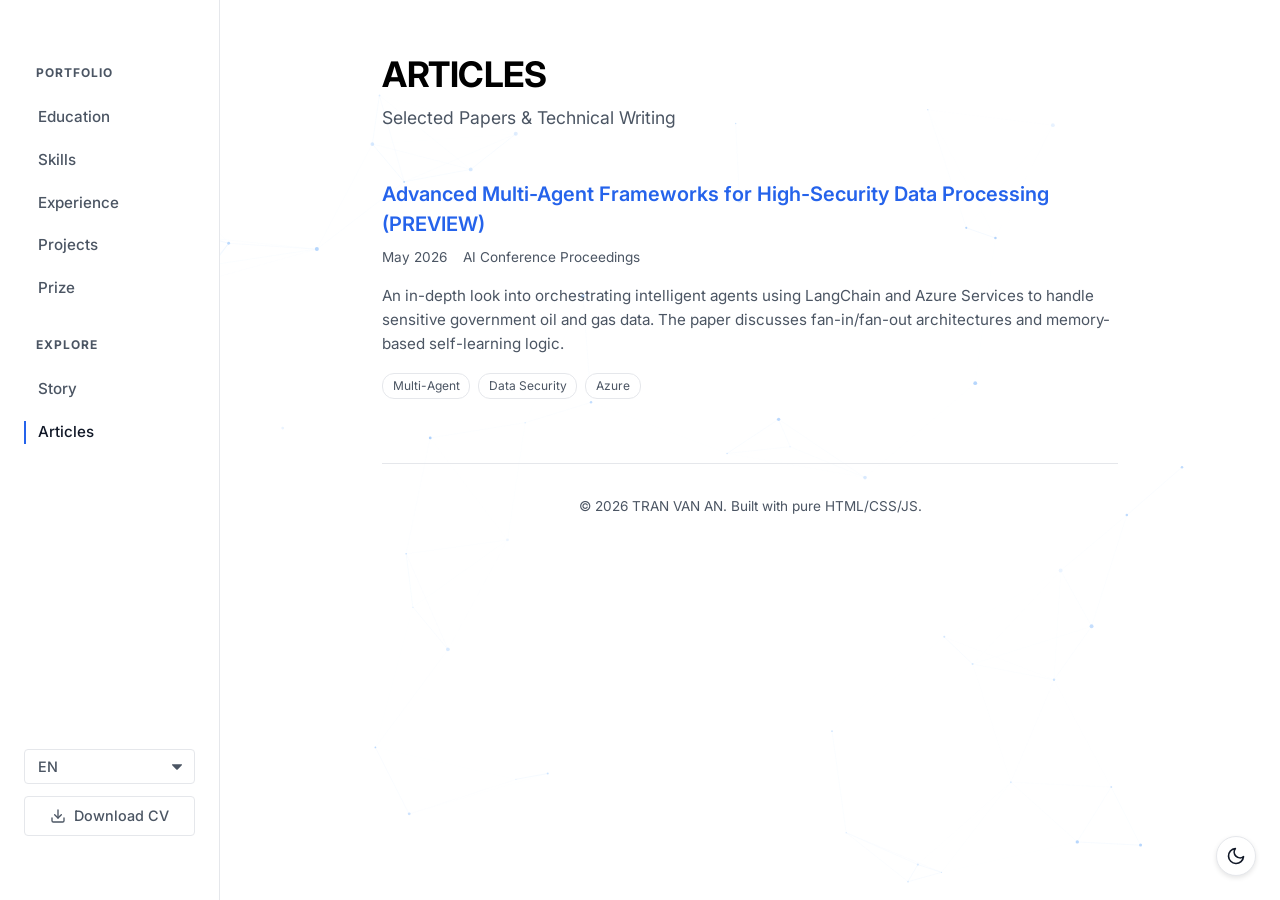
==== articles.html @ 558b11c2 "feat: implement interactive stories page with carousel modal and date-based filtering" ====
<!DOCTYPE html>
<html lang="en">
<head>
    <meta charset="UTF-8">
    <meta name="viewport" content="width=device-width, initial-scale=1.0">
    <title>TRAN VAN AN - Articles</title>
    <link href="https://fonts.googleapis.com/css2?family=Inter:wght@300;400;500;600;700&family=Noto+Sans+JP:wght@300;400;500;600;700&family=Noto+Sans+SC:wght@300;400;500;600;700&family=Be+Vietnam+Pro:wght@300;400;500;600;700&display=swap" rel="stylesheet">
    <link rel="stylesheet" href="style.css">
    <script src="translations.js"></script>
</head>
<body>
    <canvas id="neural-bg"></canvas>
    
    <nav class="side-nav">
        <div class="nav-links">
            <div class="nav-group-title" data-i18n="nav_group_1">PORTFOLIO</div>
            <a href="index.html#education" data-i18n="education_nav">Education</a>
            <a href="index.html#skills" data-i18n="skills_nav">Skills</a>
            <a href="index.html#experience" data-i18n="experience_nav">Experience</a>
            <a href="index.html#projects" data-i18n="projects_nav">Projects</a>
            <a href="index.html#prize" data-i18n="prize_nav">Prize</a>
            
            <div class="nav-group-title" data-i18n="nav_group_2">EXPLORE</div>
            <a href="story.html" data-i18n="story_nav">Story</a>
            <a href="articles.html" data-i18n="articles_nav" style="border-left: 2px solid var(--link-color); color: var(--text-primary);">Articles</a>
        </div>
        <div class="nav-actions">
            <div class="lang-switcher">
                <select id="lang-select" aria-label="Select Language">
                    <option value="en" selected>EN</option>
                    <option value="vn">VN</option>
                    <option value="jp">JP</option>
                    <option value="cn">CN</option>
                </select>
            </div>
            <a href="assets/CV_06_2026.pdf" download="TRAN_VAN_AN_CV.pdf" class="btn-download">
                <svg xmlns="http://www.w3.org/2000/svg" width="16" height="16" viewBox="0 0 24 24" fill="none" stroke="currentColor" stroke-width="2" stroke-linecap="round" stroke-linejoin="round" style="margin-right: 0.5rem;"><path d="M21 15v4a2 2 0 0 1-2 2H5a2 2 0 0 1-2-2v-4"></path><polyline points="7 10 12 15 17 10"></polyline><line x1="12" y1="15" x2="12" y2="3"></line></svg>
                <span data-i18n="download_cv">Download CV</span>
            </a>
        </div>
    </nav>
    <button id="theme-toggle" class="theme-toggle" aria-label="Toggle Dark Mode">
        <svg id="moon-icon" xmlns="http://www.w3.org/2000/svg" width="20" height="20" viewBox="0 0 24 24" fill="none" stroke="currentColor" stroke-width="2" stroke-linecap="round" stroke-linejoin="round"><path d="M21 12.79A9 9 0 1 1 11.21 3 7 7 0 0 0 21 12.79z"></path></svg>
        <svg id="sun-icon" class="hidden" xmlns="http://www.w3.org/2000/svg" width="20" height="20" viewBox="0 0 24 24" fill="none" stroke="currentColor" stroke-width="2" stroke-linecap="round" stroke-linejoin="round"><circle cx="12" cy="12" r="5"></circle><line x1="12" y1="1" x2="12" y2="3"></line><line x1="12" y1="21" x2="12" y2="23"></line><line x1="4.22" y1="4.22" x2="5.64" y2="5.64"></line><line x1="18.36" y1="18.36" x2="19.78" y2="19.78"></line><line x1="1" y1="12" x2="3" y2="12"></line><line x1="21" y1="12" x2="23" y2="12"></line><line x1="4.22" y1="19.78" x2="5.64" y2="18.36"></line><line x1="18.36" y1="5.64" x2="19.78" y2="4.22"></line></svg>
    </button>

    <div class="container">
        <header class="profile-header" style="margin-bottom: 2rem;">
            <div class="profile-info">
                <h1 data-i18n="articles_nav" style="text-transform: uppercase;">Articles</h1>
                <h2 class="subtitle">Selected Papers & Technical Writing</h2>
            </div>
        </header>

        <main>
            <div class="articles-list">
                
                <div class="article-item">
                    <h3 class="article-title">
                        <a href="#" target="_blank" rel="noopener noreferrer">Advanced Multi-Agent Frameworks for High-Security Data Processing (PREVIEW)</a>
                    </h3>
                    <div class="article-meta">
                        <span class="date">May 2026</span>
                        <span class="publisher">AI Conference Proceedings</span>
                    </div>
                    <p class="article-desc">An in-depth look into orchestrating intelligent agents using LangChain and Azure Services to handle sensitive government oil and gas data. The paper discusses fan-in/fan-out architectures and memory-based self-learning logic.</p>
                    <div class="article-tags">
                        <span class="article-tag">Multi-Agent</span>
                        <span class="article-tag">Data Security</span>
                        <span class="article-tag">Azure</span>
                    </div>
                </div>

            </div>
        </main>
        
        <footer>
            <p>&copy; <span id="year"></span> TRAN VAN AN. <span data-i18n="footer_text">Built with pure HTML/CSS/JS.</span></p>
        </footer>
    </div>
    <script src="script.js"></script>
</body>
</html>
---- style.css ----
:root {
    --bg-color: #ffffff;
    --text-primary: #111827;
    --text-secondary: #4b5563;
    --accent-color: #000000;
    --border-color: #e5e7eb;
    --link-color: #2563eb;
    --link-hover: #1d4ed8;
    --nav-bg: rgba(255, 255, 255, 0.9);
}

[data-theme="dark"] {
    --bg-color: #111827;
    --text-primary: #f9fafb;
    --text-secondary: #9ca3af;
    --accent-color: #ffffff;
    --border-color: #374151;
    --link-color: #60a5fa;
    --link-hover: #93c5fd;
    --nav-bg: rgba(17, 24, 39, 0.9);
}

* {
    margin: 0;
    padding: 0;
    box-sizing: border-box;
}

html {
    scroll-behavior: smooth;
}

html[lang="en"] body {
    font-family: 'Inter', -apple-system, sans-serif;
}

html[lang="vn"] body {
    font-family: 'Be Vietnam Pro', 'Inter', -apple-system, sans-serif;
}

html[lang="jp"] body {
    font-family: 'Noto Sans JP', -apple-system, sans-serif;
}

html[lang="cn"] body {
    font-family: 'Noto Sans SC', -apple-system, sans-serif;
}

body {
    font-family: 'Inter', -apple-system, sans-serif;
    background-color: var(--bg-color);
    color: var(--text-primary);
    line-height: 1.5;
    font-size: 15px;
    transition: background-color 0.3s ease, color 0.3s ease;
    padding-left: 220px;
}

#neural-bg {
    position: fixed;
    top: 0;
    left: 0;
    width: 100vw;
    height: 100vh;
    z-index: -1;
    pointer-events: none;
    opacity: 0.6;
}

a {
    color: var(--link-color);
    text-decoration: none;
    transition: color 0.2s ease;
}

a:hover {
    color: var(--link-hover);
    text-decoration: underline;
}

/* Side Navigation */
.side-nav {
    position: fixed;
    top: 0;
    left: 0;
    width: 220px;
    height: 100vh;
    background-color: var(--bg-color);
    border-right: 1px solid var(--border-color);
    z-index: 50;
    padding: 4rem 1.5rem;
    display: flex;
    flex-direction: column;
}

.nav-links {
    display: flex;
    flex-direction: column;
    gap: 1.25rem;
}

.nav-links a {
    color: var(--text-secondary);
    font-size: 0.95rem;
    font-weight: 500;
    display: block;
    padding-left: 0.75rem;
    border-left: 2px solid transparent;
    transition: color 0.2s ease, border-color 0.2s ease;
}

.nav-links a:hover {
    color: var(--text-primary);
    text-decoration: none;
    border-left: 2px solid var(--link-color);
}

.container {
    max-width: 800px;
    margin: 0 auto;
    padding: 3rem 2rem;
}

.container-wide {
    max-width: 1200px;
}

/* Header */
.profile-header {
    display: flex;
    justify-content: space-between;
    align-items: center;
    margin-bottom: 3rem;
}

.profile-info h1 {
    font-size: 2.2rem;
    font-weight: 700;
    color: var(--accent-color);
    margin-bottom: 0.25rem;
    letter-spacing: -0.5px;
}

.profile-info .subtitle {
    font-size: 1.1rem;
    font-weight: 400;
    color: var(--text-secondary);
    margin-bottom: 1rem;
}

.contact-info p {
    font-size: 0.9rem;
    color: var(--text-secondary);
    margin-bottom: 0.25rem;
}

.profile-avatar img {
    width: 110px;
    height: 110px;
    border-radius: 4px;
    object-fit: cover;
    border: 1px solid var(--border-color);
}

/* Nav Actions */
.nav-actions {
    margin-top: auto;
    display: flex;
    flex-direction: column;
    gap: 0.75rem;
}

.lang-switcher select {
    width: 100%;
    padding: 0.5rem 2rem 0.5rem 0.8rem;
    border: 1px solid var(--border-color);
    border-radius: 4px;
    background-color: transparent;
    color: var(--text-secondary);
    font-weight: 500;
    font-family: inherit;
    font-size: 0.9rem;
    cursor: pointer;
    outline: none;
    transition: all 0.2s ease;
    appearance: none;
    -webkit-appearance: none;
    -moz-appearance: none;
    background-image: url("data:image/svg+xml;charset=US-ASCII,%3Csvg%20xmlns%3D%22http%3A%2F%2Fwww.w3.org%2F2000%2Fsvg%22%20width%3D%22292.4%22%20height%3D%22292.4%22%3E%3Cpath%20fill%3D%22%234b5563%22%20d%3D%22M287%2069.4a17.6%2017.6%200%200%200-13-5.4H18.4c-5%200-9.3%201.8-12.9%205.4A17.6%2017.6%200%200%200%200%2082.2c0%205%201.8%209.3%205.4%2012.9l128%20127.9c3.6%203.6%207.8%205.4%2012.8%205.4s9.2-1.8%2012.8-5.4L287%2095c3.5-3.5%205.4-7.8%205.4-12.8%200-5-1.9-9.2-5.5-12.8z%22%2F%3E%3C%2Fsvg%3E");
    background-repeat: no-repeat;
    background-position: right 0.7rem top 50%;
    background-size: 0.65rem auto;
}

[data-theme="dark"] .lang-switcher select {
    background-image: url("data:image/svg+xml;charset=US-ASCII,%3Csvg%20xmlns%3D%22http%3A%2F%2Fwww.w3.org%2F2000%2Fsvg%22%20width%3D%22292.4%22%20height%3D%22292.4%22%3E%3Cpath%20fill%3D%22%239ca3af%22%20d%3D%22M287%2069.4a17.6%2017.6%200%200%200-13-5.4H18.4c-5%200-9.3%201.8-12.9%205.4A17.6%2017.6%200%200%200%200%2082.2c0%205%201.8%209.3%205.4%2012.9l128%20127.9c3.6%203.6%207.8%205.4%2012.8%205.4s9.2-1.8%2012.8-5.4L287%2095c3.5-3.5%205.4-7.8%205.4-12.8%200-5-1.9-9.2-5.5-12.8z%22%2F%3E%3C%2Fsvg%3E");
}

.lang-switcher select:hover {
    color: var(--text-primary);
    border-color: var(--text-primary);
}

.lang-switcher select option {
    background-color: var(--bg-color);
    color: var(--text-primary);
}

.nav-actions .btn-download {
    width: 100%;
    justify-content: center;
}

.btn-download {
    display: inline-flex;
    align-items: center;
    padding: 0.5rem 0.8rem;
    background-color: transparent;
    color: var(--text-secondary);
    border: 1px solid var(--border-color);
    border-radius: 4px;
    font-weight: 500;
    font-size: 0.9rem;
    transition: all 0.2s ease;
    text-decoration: none;
}

.btn-download:hover {
    color: var(--text-primary);
    border-color: var(--text-primary);
    text-decoration: none;
}

.btn-download svg {
    transition: transform 0.2s ease;
}

.btn-download:hover svg {
    transform: translateY(2px);
}

/* Sections */
.cv-section {
    margin-bottom: 2.5rem;
    scroll-margin-top: 4rem; /* Offset for sticky nav */
}

.cv-section h3 {
    font-size: 1rem;
    font-weight: 700;
    text-transform: uppercase;
    color: var(--accent-color);
    margin-bottom: 1rem;
    padding-bottom: 0.25rem;
    border-bottom: 1px solid var(--accent-color);
    letter-spacing: 1px;
}

.cv-section h3 .note {
    font-size: 0.8rem;
    text-transform: none;
    font-weight: 400;
    color: var(--text-secondary);
    font-style: italic;
    margin-left: 0.5rem;
}

/* CV Items (Minimalist) */
.cv-item {
    margin-bottom: 1.5rem;
    padding-left: 1rem;
    border-left: 2px solid transparent;
    transition: border-color 0.2s ease;
}

.cv-item:hover {
    border-left: 2px solid var(--border-color);
}

.cv-item-header {
    display: flex;
    justify-content: space-between;
    align-items: baseline;
    margin-bottom: 0.25rem;
}

.cv-item-header h4 {
    font-size: 1.05rem;
    font-weight: 600;
    color: var(--accent-color);
}

.cv-item-header .date {
    font-weight: 500;
    color: var(--text-secondary);
    font-size: 0.85rem;
}

.cv-item-subheader {
    display: flex;
    justify-content: space-between;
    font-style: italic;
    color: var(--text-secondary);
    margin-bottom: 0.25rem;
    font-size: 0.9rem;
}

.cv-desc, .role {
    color: var(--text-secondary);
    font-size: 0.9rem;
    margin-bottom: 0.5rem;
}

/* Lists */
.skills-list, .bullet-list {
    list-style-type: disc;
    margin-left: 1.25rem;
    color: var(--text-secondary);
}

.skills-list li, .bullet-list li {
    margin-bottom: 0.25rem;
    font-size: 0.9rem;
}

.skills-list li strong, .bullet-list li strong {
    color: var(--text-primary);
    font-weight: 600;
}

/* Certifications specific */
.certification {
    margin-bottom: 0.75rem;
    padding-left: 1rem;
}
.certification:last-child {
    margin-bottom: 0;
}
.issuer {
    font-style: italic;
    color: var(--text-secondary);
}

/* Theme Toggle */
.theme-toggle {
    position: fixed;
    bottom: 1.5rem;
    right: 1.5rem;
    background: var(--bg-color);
    border: 1px solid var(--border-color);
    color: var(--text-primary);
    width: 40px;
    height: 40px;
    border-radius: 50%;
    display: flex;
    align-items: center;
    justify-content: center;
    cursor: pointer;
    box-shadow: 0 2px 5px rgba(0,0,0,0.1);
    transition: all 0.2s ease;
    z-index: 100;
}

.theme-toggle:hover {
    transform: scale(1.1);
}

.hidden {
    display: none;
}

footer {
    text-align: center;
    margin-top: 4rem;
    padding-top: 2rem;
    border-top: 1px solid var(--border-color);
    color: var(--text-secondary);
    font-size: 0.85rem;
}

@media (max-width: 768px) {
    body {
        padding-left: 0;
    }
    .side-nav {
        position: sticky;
        top: 0;
        width: 100%;
        height: auto;
        flex-direction: row;
        align-items: center;
        padding: 1rem;
        border-right: none;
        border-bottom: 1px solid var(--border-color);
        background-color: rgba(255, 255, 255, 0.9);
        backdrop-filter: blur(8px);
        overflow-x: auto;
    }
    [data-theme="dark"] .side-nav {
        background-color: rgba(17, 24, 39, 0.9);
    }
    .nav-links {
        flex-direction: row;
        gap: 1.25rem;
    }
    .nav-links a {
        padding-left: 0;
        border-left: none;
        font-size: 0.9rem;
        white-space: nowrap;
    }
    .nav-links a:hover {
        border-left: none;
    }
    .nav-actions {
        margin-top: 0;
        margin-left: 1.25rem;
        flex-direction: row;
        align-items: center;
        gap: 0.5rem;
    }
    .lang-switcher select {
        width: auto;
        padding: 0.4rem 1.8rem 0.4rem 0.6rem;
        background-position: right 0.5rem top 50%;
    }
    .nav-actions .btn-download {
        padding: 0.4rem 0.8rem;
        white-space: nowrap;
        width: auto;
    }
    .container {
        padding: 2rem 1.5rem;
    }
    .profile-header {
        flex-direction: column-reverse;
        text-align: center;
    }
    .profile-avatar {
        margin-bottom: 1.5rem;
    }
    .cv-item-header, .cv-item-subheader {
        flex-direction: column;
    }
    .cv-item-header .date {
        margin-top: 0.1rem;
    }
}

/* =========================================
   Neural AI Door Overlay Animation
   ========================================= */
.ai-door-overlay {
    position: fixed;
    top: 0;
    left: 0;
    width: 100vw;
    height: 100vh;
    z-index: 9999;
    display: flex;
    background: transparent;
}

.door {
    position: relative;
    width: 50%;
    height: 100%;
    background-color: var(--bg-color);
    z-index: 1;
}

.door-left {
    border-right: 1px solid transparent;
    animation: slideLeft 0.8s cubic-bezier(0.85, 0, 0.15, 1) 1.9s forwards;
}

.door-right {
    border-left: 1px solid transparent;
    animation: slideRight 0.8s cubic-bezier(0.85, 0, 0.15, 1) 1.9s forwards;
}

.split-line {
    position: absolute;
    top: 0; left: 50%;
    width: 2px; height: 100vh;
    background-color: var(--text-primary);
    transform: translateX(-50%) scaleY(0);
    z-index: 3;
    animation: shootLine 0.3s cubic-bezier(0.85, 0, 0.15, 1) 1.7s forwards, fadeLine 0.4s ease 2.1s forwards;
}

.door-center-logo {
    position: absolute;
    top: 50%;
    left: 50%;
    transform: translate(-50%, -50%);
    z-index: 2;
    text-align: center;
    animation: fadeOutLogo 0.5s cubic-bezier(0.85, 0, 0.15, 1) 1.5s forwards;
    pointer-events: none;
}

/* Neural Network SVG Styling */
.neural-network {
    width: 140px;
    height: 140px;
    margin: 0 auto 1.5rem auto;
    overflow: visible;
    animation: collapseNetwork 0.5s cubic-bezier(0.85, 0, 0.15, 1) 1.5s forwards;
}

.synapse {
    stroke: var(--text-secondary);
    stroke-width: 1;
    stroke-dasharray: 200;
    stroke-dashoffset: 200;
    opacity: 0;
}

.s1 { animation: drawLine 0.6s ease 0.1s forwards; }
.s2 { animation: drawLine 0.6s ease 0.2s forwards; }
.s3 { animation: drawLine 0.6s ease 0.3s forwards; }
.s4 { animation: drawLine 0.6s ease 0.1s forwards; }
.s5 { animation: drawLine 0.5s ease 0.5s forwards; }
.s6 { animation: drawLine 0.5s ease 0.6s forwards; }
.s7 { animation: drawLine 0.5s ease 0.4s forwards; }
.s8 { animation: drawLine 0.5s ease 0.7s forwards; }
.s9 { animation: drawLine 0.6s ease 0.2s forwards; }

.node {
    fill: var(--text-primary);
    transform-origin: center;
    transform-box: fill-box;
    transform: scale(0);
}

.center-node {
    animation: popNode 0.4s cubic-bezier(0.175, 0.885, 0.32, 1.275) 0s forwards;
}

.pulse-node {
    fill: transparent;
    stroke: var(--text-primary);
    stroke-width: 0.5;
    animation: pulseRing 1.5s cubic-bezier(0.4, 0, 0.2, 1) infinite;
}

.n1 { animation: popNode 0.4s cubic-bezier(0.175, 0.885, 0.32, 1.275) 0.4s forwards; }
.n2 { animation: popNode 0.4s cubic-bezier(0.175, 0.885, 0.32, 1.275) 0.5s forwards; }
.n3 { animation: popNode 0.4s cubic-bezier(0.175, 0.885, 0.32, 1.275) 0.6s forwards; }
.n4 { animation: popNode 0.4s cubic-bezier(0.175, 0.885, 0.32, 1.275) 0.4s forwards; }
.n5 { animation: popNode 0.4s cubic-bezier(0.175, 0.885, 0.32, 1.275) 0.8s forwards; }
.n6 { animation: popNode 0.4s cubic-bezier(0.175, 0.885, 0.32, 1.275) 0.9s forwards; }
.n7 { animation: popNode 0.4s cubic-bezier(0.175, 0.885, 0.32, 1.275) 0.7s forwards; }

/* Text Styling */
.door-center-logo .ai-text {
    font-family: inherit;
    font-size: 1.4rem;
    font-weight: 600;
    color: var(--text-primary);
    letter-spacing: 6px;
    margin-bottom: 0.4rem;
    text-transform: uppercase;
}

.door-center-logo .ai-subtext {
    font-family: inherit;
    font-size: 0.75rem;
    color: var(--text-secondary);
    letter-spacing: 3px;
    text-transform: uppercase;
}

/* Keyframes */
@keyframes slideLeft {
    0% { transform: translateX(0); }
    100% { transform: translateX(-100%); }
}

@keyframes slideRight {
    0% { transform: translateX(0); }
    100% { transform: translateX(100%); }
}

@keyframes shootLine {
    0% { transform: translateX(-50%) scaleY(0); opacity: 0; }
    10% { opacity: 1; }
    100% { transform: translateX(-50%) scaleY(1); opacity: 1; }
}

@keyframes fadeLine {
    0% { opacity: 1; }
    100% { opacity: 0; width: 0; }
}

@keyframes fadeOutLogo {
    0% { opacity: 1; transform: translate(-50%, -50%); }
    100% { opacity: 0; transform: translate(-50%, -50%) scale(0.8); visibility: hidden; }
}

@keyframes drawLine {
    to { stroke-dashoffset: 0; opacity: 0.4; }
}

@keyframes popNode {
    to { transform: scale(1); }
}

@keyframes pulseRing {
    0% { transform: scale(0.5); opacity: 1; }
    100% { transform: scale(3); opacity: 0; }
}

@keyframes collapseNetwork {
    0% { transform: scale(1); opacity: 1; filter: blur(0); }
    100% { transform: scale(0.1) rotate(90deg); opacity: 0; filter: blur(4px); }
}

/* =========================================
   Timeline / Story Page
   ========================================= */
.timeline {
    position: relative;
    margin-top: 2rem;
    padding-left: 1.5rem;
}

.timeline::before {
    content: '';
    position: absolute;
    top: 0;
    bottom: 0;
    left: 0;
    width: 2px;
    background-color: var(--border-color);
}

.timeline-item {
    position: relative;
    margin-bottom: 2.5rem;
}

.timeline-dot {
    position: absolute;
    top: 0.25rem;
    left: -1.9rem;
    width: 14px;
    height: 14px;
    border-radius: 50%;
    background-color: var(--bg-color);
    border: 2px solid var(--accent-color);
    z-index: 2;
    transition: background-color 0.3s ease;
}

.timeline-item:hover .timeline-dot {
    background-color: var(--accent-color);
}

.timeline-content {
    padding-left: 1rem;
}

.timeline-date {
    font-size: 0.85rem;
    font-weight: 600;
    color: var(--text-secondary);
    margin-bottom: 0.25rem;
    letter-spacing: 0.5px;
}

.timeline-title {
    font-size: 1.15rem;
    font-weight: 600;
    color: var(--accent-color);
    margin-bottom: 0.5rem;
}

.timeline-desc {
    font-size: 0.95rem;
    color: var(--text-secondary);
    line-height: 1.6;
}

.timeline-image {
    width: 100%;
    max-width: 500px;
    height: auto;
    border-radius: 6px;
    margin-top: 1rem;
    border: 1px solid var(--border-color);
    box-shadow: 0 4px 6px rgba(0, 0, 0, 0.05);
}

/* =========================================
   Articles Page
   ========================================= */
.article-item {
    margin-bottom: 2rem;
    padding-bottom: 2rem;
    border-bottom: 1px solid var(--border-color);
}

.article-item:last-child {
    border-bottom: none;
    margin-bottom: 0;
    padding-bottom: 0;
}

.article-title {
    font-size: 1.25rem;
    font-weight: 600;
    color: var(--link-color);
    margin-bottom: 0.5rem;
}

.article-title a {
    color: inherit;
}

.article-meta {
    font-size: 0.85rem;
    color: var(--text-secondary);
    margin-bottom: 1rem;
    display: flex;
    gap: 1rem;
    align-items: center;
}

.article-desc {
    font-size: 0.95rem;
    color: var(--text-secondary);
    line-height: 1.6;
    margin-bottom: 1rem;
}

.article-tags {
    display: flex;
    gap: 0.5rem;
    flex-wrap: wrap;
}

.article-tag {
    font-size: 0.75rem;
    padding: 0.2rem 0.6rem;
    background-color: var(--bg-color);
    border: 1px solid var(--border-color);
    border-radius: 12px;
    color: var(--text-secondary);
}

/* =========================================
   Navigation Groups
   ========================================= */
.nav-group-title {
    font-size: 0.75rem;
    font-weight: 700;
    text-transform: uppercase;
    color: var(--text-secondary);
    letter-spacing: 1px;
    margin-bottom: 0.25rem;
    margin-top: 1rem;
    padding-left: 0.75rem;
}

.nav-group-title:first-child {
    margin-top: 0;
}

/* =========================================
   Timeline Flex Layout (Story Page)
   ========================================= */
.timeline-flex {
    display: flex;
    gap: 2rem;
    align-items: flex-start;
    cursor: pointer;
    transition: transform 0.2s ease;
    padding: 1rem;
    border-radius: 8px;
}

.timeline-flex:hover {
    transform: translateX(5px);
    background-color: rgba(156, 163, 175, 0.05);
}

.timeline-text {
    flex: 1;
}

.timeline-gallery {
    flex: 1;
    position: relative;
    height: 220px;
    min-width: 300px;
}

.timeline-gallery .timeline-image {
    position: absolute;
    top: 0;
    left: 0;
    width: 85%;
    height: 220px;
    object-fit: cover;
    border-radius: 8px;
    box-shadow: 0 4px 10px rgba(0, 0, 0, 0.15);
    border: 2px solid var(--bg-color);
    transition: transform 0.3s ease, z-index 0.3s ease;
}

.timeline-gallery .timeline-image:nth-child(1) {
    z-index: 3;
    transform: rotate(0deg) translate(0, 0);
}
.timeline-gallery .timeline-image:nth-child(2) {
    z-index: 2;
    transform: rotate(4deg) translate(15px, 10px);
}
.timeline-gallery .timeline-image:nth-child(3) {
    z-index: 1;
    transform: rotate(-3deg) translate(-10px, 15px);
}

.timeline-flex:hover .timeline-gallery .timeline-image:nth-child(1) {
    transform: rotate(0deg) translate(0, -5px);
}
.timeline-flex:hover .timeline-gallery .timeline-image:nth-child(2) {
    transform: rotate(6deg) translate(25px, 5px);
}
.timeline-flex:hover .timeline-gallery .timeline-image:nth-child(3) {
    transform: rotate(-5deg) translate(-20px, 5px);
}

@media (max-width: 768px) {
    .timeline-flex {
        flex-direction: column;
        gap: 1rem;
    }
}

/* =========================================
   Modal CSS
   ========================================= */
.modal {
    position: fixed;
    top: 0;
    left: 0;
    width: 100vw;
    height: 100vh;
    z-index: 10000;
    display: flex;
    align-items: center;
    justify-content: center;
}

.modal.hidden {
    display: none;
}

.modal-backdrop {
    position: absolute;
    top: 0;
    left: 0;
    width: 100%;
    height: 100%;
    background-color: rgba(0, 0, 0, 0.6);
    backdrop-filter: blur(4px);
}

.modal-content {
    position: relative;
    background-color: var(--bg-color);
    width: 90%;
    max-width: 800px;
    max-height: 90vh;
    border-radius: 8px;
    box-shadow: 0 20px 25px -5px rgba(0, 0, 0, 0.1), 0 10px 10px -5px rgba(0, 0, 0, 0.04);
    z-index: 10001;
    overflow-y: auto;
    padding: 2.5rem;
}

.close-modal {
    position: absolute;
    top: 1rem;
    right: 1.5rem;
    font-size: 2rem;
    font-weight: 300;
    color: var(--text-secondary);
    cursor: pointer;
    transition: color 0.2s ease;
}

.close-modal:hover {
    color: var(--text-primary);
}

.modal-body {
    display: flex;
    flex-direction: column;
    gap: 1.5rem;
}

.modal-date {
    font-size: 0.9rem;
    font-weight: 600;
    color: var(--text-secondary);
    margin-bottom: 0.5rem;
}

.modal-title {
    font-size: 1.75rem;
    font-weight: 700;
    color: var(--accent-color);
    margin-bottom: 1rem;
}

.modal-desc {
    font-size: 1.05rem;
    color: var(--text-primary);
    line-height: 1.7;
}

.modal-carousel-container {
    position: relative;
    width: 100%;
    height: 400px;
    background-color: rgba(0,0,0,0.05);
    border-radius: 8px;
    overflow: hidden;
    display: flex;
    align-items: center;
    justify-content: center;
}

.modal-carousel {
    display: flex;
    width: 100%;
    height: 100%;
    transition: transform 0.4s cubic-bezier(0.25, 0.8, 0.25, 1);
}

.modal-carousel img {
    flex: 0 0 100%;
    width: 100%;
    height: 100%;
    object-fit: contain;
}

.carousel-btn {
    position: absolute;
    top: 50%;
    transform: translateY(-50%);
    background: rgba(0, 0, 0, 0.5);
    color: white;
    border: none;
    width: 40px;
    height: 40px;
    border-radius: 50%;
    font-size: 1.2rem;
    cursor: pointer;
    z-index: 10;
    transition: background 0.2s;
    display: flex;
    align-items: center;
    justify-content: center;
}

.carousel-btn:hover {
    background: rgba(0, 0, 0, 0.8);
}

.prev-btn { left: 10px; }
.next-btn { right: 10px; }

.carousel-dots {
    position: absolute;
    bottom: 15px;
    left: 50%;
    transform: translateX(-50%);
    display: flex;
    gap: 8px;
    z-index: 10;
}

.carousel-dot {
    width: 8px;
    height: 8px;
    border-radius: 50%;
    background-color: rgba(255, 255, 255, 0.5);
    cursor: pointer;
    transition: background-color 0.2s;
}

.carousel-dot.active {
    background-color: white;
}

/* =========================================
   Story Layout & Filter
   ========================================= */
.story-layout {
    display: flex;
    gap: 3rem;
    align-items: flex-start;
}

.story-layout .timeline {
    flex: 1;
}

.story-filter {
    position: sticky;
    top: 2rem;
    width: 280px;
    background-color: var(--card-bg);
    padding: 1.5rem;
    border-radius: 8px;
    border: 1px solid var(--border-color);
}

.story-filter h3 {
    font-size: 0.9rem;
    color: var(--text-secondary);
    margin-bottom: 1rem;
    text-transform: uppercase;
    letter-spacing: 1px;
}

.filter-buttons {
    display: flex;
    flex-direction: column;
    gap: 0.5rem;
}

.filter-btn {
    background: transparent;
    border: 1px solid transparent;
    color: var(--text-primary);
    padding: 0.5rem 1rem;
    border-radius: 6px;
    text-align: left;
    font-family: inherit;
    font-size: 0.95rem;
    cursor: pointer;
    transition: all 0.2s ease;
}

.filter-btn:hover {
    background-color: rgba(156, 163, 175, 0.1);
}

.filter-btn.active {
    background-color: var(--accent-color);
    color: white;
    font-weight: 500;
}

@media (max-width: 900px) {
    .story-layout {
        flex-direction: column-reverse;
    }
    
    .story-filter {
        position: static;
        width: 100%;
        margin-bottom: 2rem;
    }
    
    .filter-buttons {
        flex-direction: row;
        flex-wrap: wrap;
    }
    
    .filter-btn {
        text-align: center;
        flex: 1;
        min-width: 80px;
    }
}
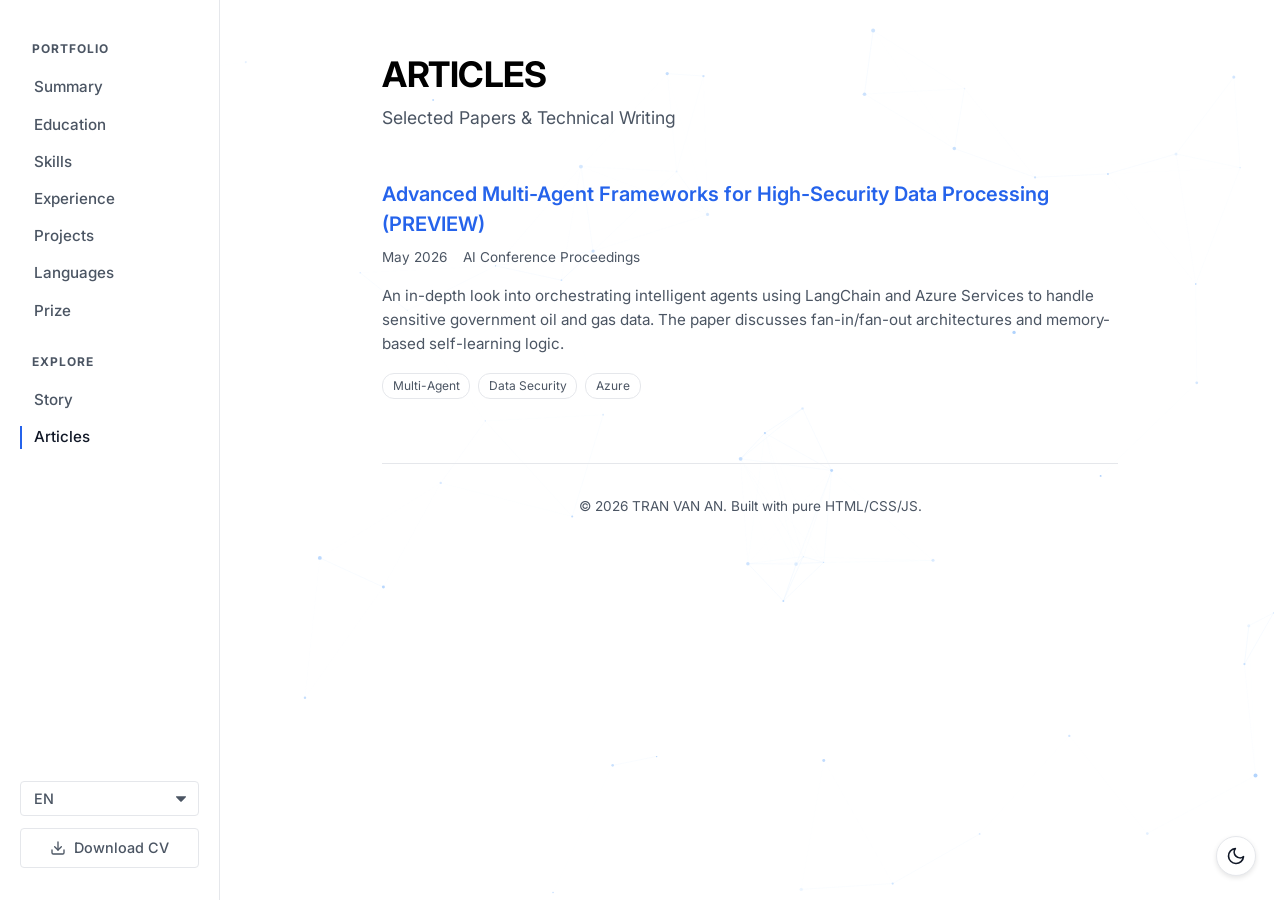
==== commit bd1b0701: "feat: update navigation links, CV asset path, and portfolio content sections" ====
--- a/articles.html
+++ b/articles.html
@@ -14,10 +14,12 @@
     <nav class="side-nav">
         <div class="nav-links">
             <div class="nav-group-title" data-i18n="nav_group_1">PORTFOLIO</div>
+            <a href="index.html#summary" data-i18n="summary_nav">Summary</a>
             <a href="index.html#education" data-i18n="education_nav">Education</a>
             <a href="index.html#skills" data-i18n="skills_nav">Skills</a>
             <a href="index.html#experience" data-i18n="experience_nav">Experience</a>
             <a href="index.html#projects" data-i18n="projects_nav">Projects</a>
+            <a href="index.html#languages" data-i18n="languages_nav">Languages</a>
             <a href="index.html#prize" data-i18n="prize_nav">Prize</a>
             
             <div class="nav-group-title" data-i18n="nav_group_2">EXPLORE</div>
@@ -33,7 +35,7 @@
                     <option value="cn">CN</option>
                 </select>
             </div>
-            <a href="assets/CV_06_2026.pdf" download="TRAN_VAN_AN_CV.pdf" class="btn-download">
+            <a href="assets/CV_2026.pdf" download="TRAN_VAN_AN_CV.pdf" class="btn-download">
                 <svg xmlns="http://www.w3.org/2000/svg" width="16" height="16" viewBox="0 0 24 24" fill="none" stroke="currentColor" stroke-width="2" stroke-linecap="round" stroke-linejoin="round" style="margin-right: 0.5rem;"><path d="M21 15v4a2 2 0 0 1-2 2H5a2 2 0 0 1-2-2v-4"></path><polyline points="7 10 12 15 17 10"></polyline><line x1="12" y1="15" x2="12" y2="3"></line></svg>
                 <span data-i18n="download_cv">Download CV</span>
             </a>
--- a/style.css
+++ b/style.css
@@ -88,15 +88,16 @@
     background-color: var(--bg-color);
     border-right: 1px solid var(--border-color);
     z-index: 50;
-    padding: 4rem 1.5rem;
+    padding: 2.5rem 1.25rem 2rem 1.25rem;
     display: flex;
     flex-direction: column;
+    overflow-y: auto;
 }
 
 .nav-links {
     display: flex;
     flex-direction: column;
-    gap: 1.25rem;
+    gap: 0.9rem;
 }
 
 .nav-links a {
@@ -309,6 +310,19 @@
     color: var(--text-secondary);
     font-size: 0.9rem;
     margin-bottom: 0.5rem;
+    line-height: 1.6;
+}
+
+.experience-role {
+    margin-top: 1.25rem;
+    padding-top: 0.75rem;
+    border-top: 1px dashed var(--border-color);
+}
+
+.experience-role:first-of-type {
+    margin-top: 0.75rem;
+    padding-top: 0;
+    border-top: none;
 }
 
 /* Lists */
